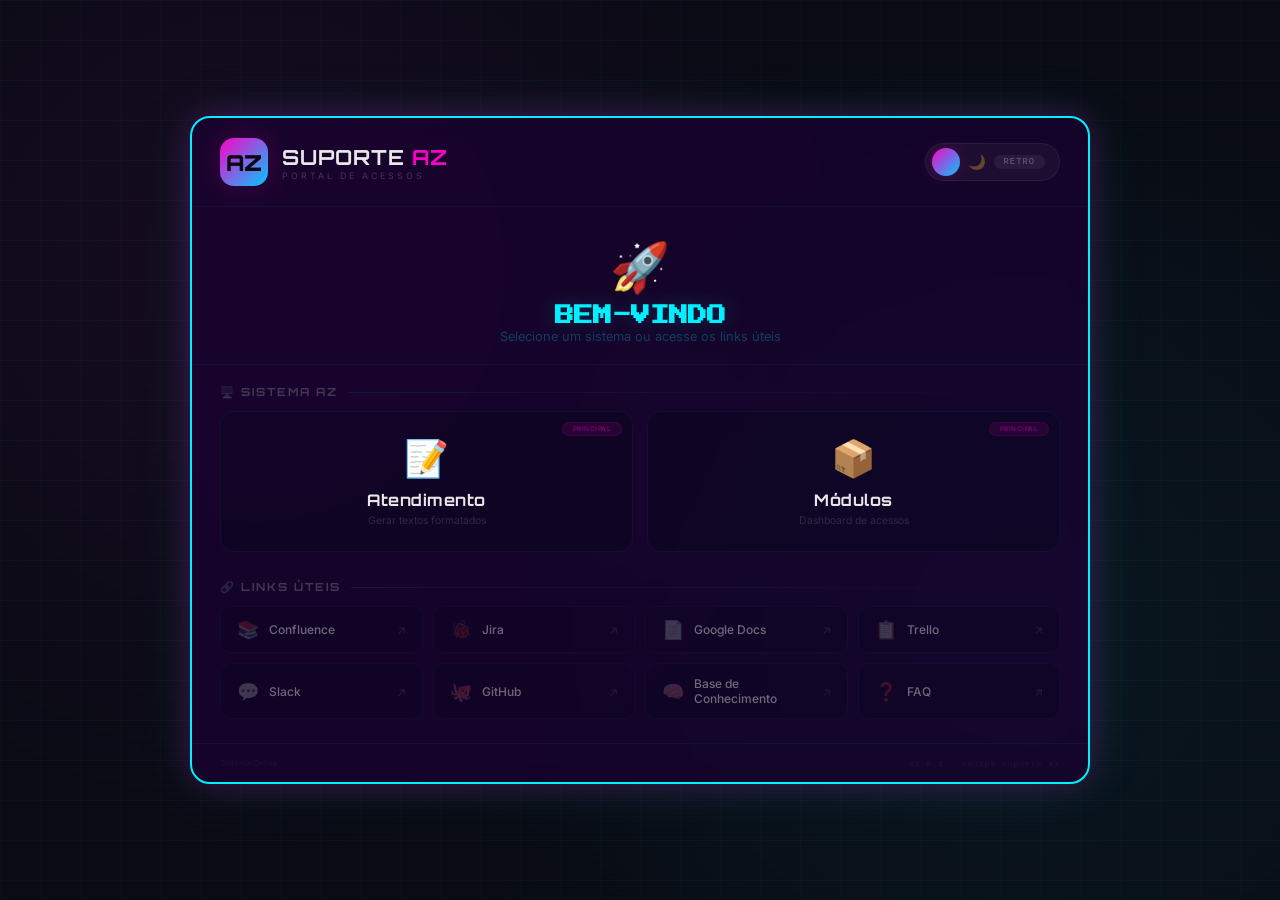
==== index.html @ 8f04c490 "Primeiro commit - Portal AZ - V1.0" ====
<!DOCTYPE html>
<html lang="pt-BR">
<head>
    <meta charset="UTF-8">
    <meta name="viewport" content="width=device-width, initial-scale=1.0">
    <title>Atendimento AZ - Hub</title>
    <link href="https://fonts.googleapis.com/css2?family=Press+Start+2P&family=Orbitron:wght@400;700;900&family=Inter:wght@300;400;600;700;800&display=swap" rel="stylesheet">
    <style>
        /* ============================================================
           RESET E CONFIGURAÇÕES GERAIS
           ============================================================ */
        * {
            margin: 0;
            padding: 0;
            box-sizing: border-box;
        }

        body {
            background-color: #0a0a12;
            color: #00f0ff;
            font-family: 'Inter', sans-serif;
            min-height: 100vh;
            display: flex;
            justify-content: center;
            align-items: center;
            position: relative;
            transition: background-color 0.4s ease, color 0.4s ease;
            padding: 20px;
        }

        /* EFEITO DE PARTÍCULAS (ESTRELAS) */
        body::before {
            content: '';
            position: fixed;
            top: 0;
            left: 0;
            width: 100%;
            height: 100%;
            background:
                radial-gradient(circle at 20% 30%, rgba(255, 0, 240, 0.05) 0%, transparent 50%),
                radial-gradient(circle at 80% 70%, rgba(0, 240, 255, 0.05) 0%, transparent 50%);
            pointer-events: none;
            z-index: 0;
            transition: background 0.4s ease;
        }

        .star {
            position: fixed;
            background: white;
            border-radius: 50%;
            animation: twinkle var(--duration) infinite ease-in-out;
            opacity: 0;
            z-index: 0;
            pointer-events: none;
        }

        @keyframes twinkle {
            0%, 100% { opacity: 0; }
            50% { opacity: var(--opacity); }
        }

        /* EFEITO DE SCANLINES */
        .scanlines {
            position: fixed;
            top: 0;
            left: 0;
            width: 100%;
            height: 100%;
            background: linear-gradient(rgba(0, 240, 255, 0.02) 1px, transparent 1px);
            background-size: 100% 2px;
            pointer-events: none;
            z-index: 1;
            animation: scanline 8s linear infinite;
            transition: background 0.4s ease;
        }

        @keyframes scanline {
            0% { background-position: 0 0; }
            100% { background-position: 0 100%; }
        }

        /* EFEITO DE GRID */
        .grid-bg {
            position: fixed;
            top: 0;
            left: 0;
            width: 100%;
            height: 100%;
            background:
                linear-gradient(rgba(0, 240, 255, 0.02) 1px, transparent 1px),
                linear-gradient(90deg, rgba(0, 240, 255, 0.02) 1px, transparent 1px);
            background-size: 40px 40px;
            pointer-events: none;
            z-index: 0;
            transition: background 0.4s ease;
        }

        /* ============================================================
           CONTAINER PRINCIPAL
           ============================================================ */
        .portal-container {
            position: relative;
            z-index: 10;
            width: 100%;
            max-width: 900px;
            padding: 0;
            background: rgba(26, 0, 51, 0.7);
            border: 2px solid #00f0ff;
            border-radius: 20px;
            box-shadow:
                0 0 30px rgba(255, 0, 240, 0.2),
                0 0 60px rgba(0, 240, 255, 0.1);
            backdrop-filter: blur(10px);
            transition: all 0.4s ease;
            overflow: hidden;
        }

        /* ============================================================
           HEADER
           ============================================================ */
        .portal-header {
            display: flex;
            justify-content: space-between;
            align-items: center;
            padding: 20px 28px;
            border-bottom: 1px solid rgba(0, 200, 255, 0.06);
            flex-wrap: wrap;
            gap: 12px;
        }

        .logo-area {
            display: flex;
            align-items: center;
            gap: 14px;
        }

        .logo-box {
            width: 48px;
            height: 48px;
            background: linear-gradient(135deg, #ff00c8, #00c8ff);
            border-radius: 14px;
            display: flex;
            align-items: center;
            justify-content: center;
            font-family: 'Orbitron', sans-serif;
            font-size: 22px;
            font-weight: 900;
            color: #0a0a12;
            box-shadow: 0 0 30px rgba(255, 0, 200, 0.2);
            transition: all 0.4s ease;
        }

        .logo-text h1 {
            font-family: 'Orbitron', sans-serif;
            font-size: 1.3rem;
            font-weight: 700;
            color: #e8e8e8;
            letter-spacing: 1px;
            transition: color 0.4s ease;
        }

        .logo-text h1 span {
            color: #ff00c8;
            transition: color 0.4s ease;
        }

        .logo-text .subtitle {
            font-size: 0.55rem;
            color: rgba(255, 255, 255, 0.2);
            letter-spacing: 3px;
            text-transform: uppercase;
        }

        .header-actions {
            display: flex;
            align-items: center;
            gap: 12px;
        }

        /* TOGGLE THEME */
        .toggle-theme {
            display: flex;
            align-items: center;
            gap: 8px;
            padding: 4px 14px 4px 6px;
            background: rgba(255, 255, 255, 0.04);
            border: 1px solid rgba(255, 255, 255, 0.06);
            border-radius: 30px;
            cursor: pointer;
            transition: all 0.3s ease;
            font-size: 0.7rem;
            color: rgba(255, 255, 255, 0.3);
            flex-shrink: 0;
        }

        .toggle-theme:hover {
            border-color: rgba(255, 255, 255, 0.12);
            transform: scale(1.02);
        }

        .toggle-theme .thumb {
            width: 28px;
            height: 28px;
            border-radius: 50%;
            transition: all 0.4s ease;
            display: flex;
            align-items: center;
            justify-content: center;
            font-size: 11px;
            font-weight: bold;
            color: white;
            background: linear-gradient(135deg, #ff00c8, #00c8ff);
            box-shadow: 0 0 15px rgba(255, 0, 200, 0.2);
            flex-shrink: 0;
        }

        .toggle-theme .theme-label {
            transition: all 0.3s ease;
            font-size: 0.9rem;
        }

        .toggle-theme .theme-badge {
            background: rgba(255, 255, 255, 0.06);
            padding: 2px 10px;
            border-radius: 12px;
            font-size: 0.55rem;
            font-family: 'Courier New', monospace;
            letter-spacing: 1px;
            transition: all 0.3s ease;
        }

        /* ============================================================
           HERO
           ============================================================ */
        .hero-section {
            padding: 30px 28px 20px;
            text-align: center;
            border-bottom: 1px solid rgba(0, 200, 255, 0.06);
        }

        .hero-section .hero-icon {
            font-size: 48px;
            display: block;
            margin-bottom: 10px;
            animation: float 3s ease-in-out infinite;
        }

        @keyframes float {
            0%, 100% { transform: translateY(0px); }
            50% { transform: translateY(-8px); }
        }

        .hero-section h2 {
            font-family: 'Press Start 2P', cursive;
            font-size: 1.2rem;
            color: #00f0ff;
            text-shadow: 0 0 20px rgba(0, 240, 255, 0.2);
            transition: color 0.4s ease, text-shadow 0.4s ease;
        }

        .hero-section p {
            font-size: 0.8rem;
            color: rgba(0, 240, 255, 0.25);
            margin-top: 4px;
            transition: color 0.4s ease;
        }

        /* ============================================================
           SEÇÃO: SISTEMA AZ (FORMULÁRIO + MÓDULOS)
           ============================================================ */
        .section-title {
            display: flex;
            align-items: center;
            gap: 10px;
            padding: 20px 28px 12px;
            font-family: 'Orbitron', sans-serif;
            font-size: 0.7rem;
            font-weight: 700;
            color: rgba(255, 255, 255, 0.2);
            text-transform: uppercase;
            letter-spacing: 2px;
            transition: color 0.4s ease;
        }

        .section-title .line {
            flex: 1;
            height: 1px;
            background: linear-gradient(90deg, rgba(0, 200, 255, 0.1), transparent);
        }

        .system-grid {
            display: grid;
            grid-template-columns: 1fr 1fr;
            gap: 14px;
            padding: 0 28px 8px;
        }

        .system-card {
            background: rgba(10, 5, 30, 0.4);
            border: 1px solid rgba(0, 200, 255, 0.06);
            border-radius: 14px;
            padding: 24px 20px;
            text-align: center;
            cursor: pointer;
            transition: all 0.3s ease;
            text-decoration: none;
            color: inherit;
            position: relative;
            overflow: hidden;
        }

        .system-card::before {
            content: '';
            position: absolute;
            top: 0;
            left: 0;
            width: 100%;
            height: 3px;
            background: linear-gradient(90deg, #ff00c8, #00c8ff);
            opacity: 0;
            transition: opacity 0.3s ease;
        }

        .system-card:hover {
            transform: translateY(-4px);
            border-color: rgba(0, 200, 255, 0.2);
            background: rgba(10, 5, 30, 0.7);
            box-shadow: 0 8px 30px rgba(0, 0, 0, 0.4);
        }

        .system-card:hover::before {
            opacity: 1;
        }

        .system-card:active {
            transform: scale(0.97);
        }

        .system-card .card-icon {
            font-size: 36px;
            display: block;
            margin-bottom: 10px;
            transition: transform 0.3s ease;
        }

        .system-card:hover .card-icon {
            transform: scale(1.1);
        }

        .system-card .card-title {
            font-family: 'Orbitron', sans-serif;
            font-size: 1rem;
            font-weight: 700;
            color: #e8e8e8;
            letter-spacing: 0.5px;
            transition: color 0.3s ease;
        }

        .system-card .card-desc {
            font-size: 0.65rem;
            color: rgba(255, 255, 255, 0.15);
            margin-top: 4px;
            transition: color 0.3s ease;
        }

        .system-card .card-badge {
            position: absolute;
            top: 10px;
            right: 10px;
            font-size: 0.4rem;
            padding: 2px 10px;
            border-radius: 12px;
            text-transform: uppercase;
            letter-spacing: 0.5px;
            font-weight: 600;
            background: rgba(255, 0, 200, 0.1);
            color: rgba(255, 0, 200, 0.4);
            border: 1px solid rgba(255, 0, 200, 0.08);
        }

        /* ============================================================
           SEÇÃO: LINKS EXTERNOS
           ============================================================ */
        .external-section {
            padding: 0 28px 24px;
        }

        .external-grid {
            display: grid;
            grid-template-columns: repeat(auto-fill, minmax(180px, 1fr));
            gap: 10px;
        }

        .external-link {
            display: flex;
            align-items: center;
            gap: 10px;
            padding: 12px 16px;
            background: rgba(10, 5, 30, 0.3);
            border: 1px solid rgba(0, 200, 255, 0.04);
            border-radius: 10px;
            text-decoration: none;
            color: rgba(255, 255, 255, 0.4);
            transition: all 0.3s ease;
            font-size: 0.75rem;
            font-weight: 500;
        }

        .external-link:hover {
            background: rgba(10, 5, 30, 0.6);
            border-color: rgba(0, 200, 255, 0.12);
            color: #e8e8e8;
            transform: translateX(4px);
        }

        .external-link .link-icon {
            font-size: 18px;
            flex-shrink: 0;
            opacity: 0.5;
            transition: opacity 0.3s ease;
        }

        .external-link:hover .link-icon {
            opacity: 1;
        }

        .external-link .link-label {
            flex: 1;
        }

        .external-link .link-arrow {
            font-size: 12px;
            opacity: 0.2;
            transition: opacity 0.3s ease;
        }

        .external-link:hover .link-arrow {
            opacity: 0.6;
        }

        /* ============================================================
           RODAPÉ
           ============================================================ */
        .portal-footer {
            display: flex;
            justify-content: space-between;
            align-items: center;
            padding: 14px 28px;
            border-top: 1px solid rgba(0, 200, 255, 0.06);
            font-size: 0.5rem;
            color: rgba(255, 255, 255, 0.06);
            transition: border-color 0.4s ease, color 0.4s ease;
            flex-wrap: wrap;
            gap: 8px;
        }

        .portal-footer .version {
            font-family: 'Courier New', monospace;
            letter-spacing: 1px;
        }

        /* ============================================================
           TOAST
           ============================================================ */
        #toast {
            position: fixed;
            bottom: -50px;
            left: 50%;
            transform: translateX(-50%);
            background: rgba(26, 0, 51, 0.9);
            color: #00f0ff;
            padding: 10px 22px;
            border: 1px solid #00f0ff;
            box-shadow: 0 0 15px rgba(0, 240, 255, 0.5);
            font-family: 'Courier New', monospace;
            z-index: 100;
            opacity: 0;
            transition: all 0.3s ease;
            border-radius: 8px;
            font-size: 0.8rem;
        }

        #toast.show {
            bottom: 30px;
            opacity: 1;
        }

        /* ============================================================
           MODO AZ (CORES DA EMPRESA)
           ============================================================ */
        body.az-mode {
            background-color: #0f1a24;
            color: #d4e8f0;
        }

        body.az-mode .portal-container {
            background: rgba(18, 40, 58, 0.92);
            border-color: #2a5a7a;
            box-shadow: 0 0 30px rgba(24, 61, 87, 0.3), inset 0 0 60px rgba(24, 61, 87, 0.05);
        }

        body.az-mode .logo-box {
            background: linear-gradient(135deg, #EA4F23, #183D57);
        }

        body.az-mode .logo-text h1 {
            color: #d4e8f0;
        }

        body.az-mode .logo-text h1 span {
            color: #EA4F23;
        }

        body.az-mode .hero-section h2 {
            color: #d4e8f0;
            text-shadow: 0 0 20px rgba(24, 61, 87, 0.3);
        }

        body.az-mode .hero-section p {
            color: rgba(180, 210, 220, 0.25);
        }

        body.az-mode .system-card {
            background: rgba(18, 40, 58, 0.4);
            border-color: rgba(42, 90, 122, 0.15);
        }

        body.az-mode .system-card:hover {
            background: rgba(18, 40, 58, 0.7);
            border-color: rgba(234, 79, 35, 0.25);
        }

        body.az-mode .system-card::before {
            background: linear-gradient(90deg, #EA4F23, #183D57);
        }

        body.az-mode .system-card .card-title {
            color: #d4e8f0;
        }

        body.az-mode .system-card .card-desc {
            color: rgba(180, 210, 220, 0.15);
        }

        body.az-mode .system-card .card-badge {
            background: rgba(234, 79, 35, 0.12);
            color: rgba(234, 79, 35, 0.4);
            border-color: rgba(234, 79, 35, 0.08);
        }

        body.az-mode .external-link {
            background: rgba(18, 40, 58, 0.3);
            border-color: rgba(42, 90, 122, 0.08);
            color: rgba(180, 210, 220, 0.4);
        }

        body.az-mode .external-link:hover {
            background: rgba(18, 40, 58, 0.6);
            border-color: rgba(234, 79, 35, 0.15);
            color: #d4e8f0;
        }

        body.az-mode .section-title {
            color: rgba(180, 210, 220, 0.2);
        }

        body.az-mode .section-title .line {
            background: linear-gradient(90deg, rgba(42, 90, 122, 0.2), transparent);
        }

        body.az-mode .portal-footer {
            border-color: rgba(42, 90, 122, 0.1);
            color: rgba(180, 210, 220, 0.06);
        }

        body.az-mode .toggle-theme {
            background: rgba(42, 90, 122, 0.15);
            border-color: rgba(42, 90, 122, 0.2);
            color: rgba(180, 210, 220, 0.5);
        }

        body.az-mode .toggle-theme:hover {
            border-color: rgba(234, 79, 35, 0.3);
        }

        body.az-mode .toggle-theme .thumb {
            background: linear-gradient(135deg, #EA4F23, #183D57);
            box-shadow: 0 0 20px rgba(234, 79, 35, 0.3);
        }

        body.az-mode .toggle-theme .theme-badge {
            background: rgba(42, 90, 122, 0.2);
            color: #b8d4e0;
        }

        body.az-mode::before {
            background:
                radial-gradient(circle at 20% 30%, rgba(234, 79, 35, 0.04) 0%, transparent 50%),
                radial-gradient(circle at 80% 70%, rgba(24, 61, 87, 0.04) 0%, transparent 50%);
        }

        body.az-mode .scanlines {
            background: linear-gradient(rgba(42, 90, 122, 0.04) 1px, transparent 1px);
        }

        body.az-mode .grid-bg {
            background:
                linear-gradient(rgba(42, 90, 122, 0.05) 1px, transparent 1px),
                linear-gradient(90deg, rgba(42, 90, 122, 0.05) 1px, transparent 1px);
        }

        body.az-mode .star {
            background: #b8d4e0;
        }

        body.az-mode #toast {
            background: rgba(18, 40, 58, 0.95);
            color: #d4e8f0;
            border-color: #EA4F23;
            box-shadow: 0 0 30px rgba(234, 79, 35, 0.15);
        }

        /* ============================================================
           RESPONSIVIDADE
           ============================================================ */
        @media (max-width: 768px) {
            .portal-container {
                border-radius: 16px;
            }

            .portal-header {
                padding: 16px 20px;
            }

            .logo-box {
                width: 40px;
                height: 40px;
                font-size: 18px;
            }

            .logo-text h1 {
                font-size: 1.1rem;
            }

            .hero-section {
                padding: 24px 20px 16px;
            }

            .hero-section h2 {
                font-size: 1rem;
            }

            .hero-section .hero-icon {
                font-size: 38px;
            }

            .system-grid {
                grid-template-columns: 1fr;
                padding: 0 20px 8px;
                gap: 10px;
            }

            .system-card {
                padding: 20px 16px;
            }

            .system-card .card-icon {
                font-size: 30px;
            }

            .system-card .card-title {
                font-size: 0.9rem;
            }

            .external-section {
                padding: 0 20px 20px;
            }

            .external-grid {
                grid-template-columns: 1fr;
            }

            .external-link {
                padding: 10px 14px;
            }

            .section-title {
                padding: 16px 20px 10px;
                font-size: 0.6rem;
            }

            .portal-footer {
                flex-direction: column;
                text-align: center;
                padding: 10px 20px;
                gap: 4px;
            }

            .toggle-theme {
                padding: 3px 10px 3px 4px;
            }

            .toggle-theme .thumb {
                width: 22px;
                height: 22px;
                font-size: 9px;
            }

            .toggle-theme .theme-badge {
                font-size: 0.5rem;
                padding: 1px 8px;
            }
        }

        @media (max-width: 480px) {
            .portal-header {
                padding: 12px 16px;
            }

            .logo-text h1 {
                font-size: 0.9rem;
            }

            .logo-box {
                width: 34px;
                height: 34px;
                font-size: 15px;
            }

            .hero-section {
                padding: 16px 16px 12px;
            }

            .hero-section h2 {
                font-size: 0.8rem;
            }

            .hero-section .hero-icon {
                font-size: 30px;
            }

            .hero-section p {
                font-size: 0.65rem;
            }

            .system-grid {
                padding: 0 16px 6px;
            }

            .system-card {
                padding: 16px 14px;
            }

            .system-card .card-icon {
                font-size: 26px;
                margin-bottom: 6px;
            }

            .system-card .card-title {
                font-size: 0.8rem;
            }

            .system-card .card-desc {
                font-size: 0.55rem;
            }

            .system-card .card-badge {
                font-size: 0.35rem;
                padding: 1px 8px;
                top: 8px;
                right: 8px;
            }

            .external-section {
                padding: 0 16px 16px;
            }

            .external-link {
                font-size: 0.65rem;
                padding: 8px 12px;
            }

            .external-link .link-icon {
                font-size: 16px;
            }

            .section-title {
                padding: 12px 16px 8px;
                font-size: 0.5rem;
            }

            .portal-footer {
                font-size: 0.45rem;
                padding: 8px 16px;
            }

            #toast {
                font-size: 0.7rem;
                padding: 8px 16px;
                max-width: 90%;
                text-align: center;
            }
        }
    </style>
</head>
<body>
    <!-- EFEITOS DE FUNDO -->
    <div class="grid-bg"></div>
    <div class="scanlines"></div>

    <!-- ESTRELAS -->
    <div id="stars-container"></div>

    <!-- ============================================================
    PORTAL PRINCIPAL
    ============================================================ -->
    <div class="portal-container">

        <!-- HEADER -->
        <header class="portal-header">
            <div class="logo-area">
                <div class="logo-box">AZ</div>
                <div class="logo-text">
                    <h1>SUPORTE <span>AZ</span></h1>
                    <div class="subtitle">Portal de Acessos</div>
                </div>
            </div>
            <div class="header-actions">
                <div class="toggle-theme" id="toggleTheme" title="Alternar tema">
                    <span class="thumb" id="themeThumb"></span>
                    <span class="theme-label" id="themeLabel">🌙</span>
                    <span class="theme-badge" id="themeBadge">RETRO</span>
                </div>
            </div>
        </header>

        <!-- HERO -->
        <section class="hero-section">
            <span class="hero-icon">🚀</span>
            <h2>BEM-VINDO</h2>
            <p>Selecione um sistema ou acesse os links úteis</p>
        </section>

        <!-- ============================================================
        SISTEMA AZ
        ============================================================ -->
        <div class="section-title">
            <span>🖥️ Sistema AZ</span>
            <span class="line"></span>
        </div>

        <div class="system-grid">
            <!-- ATENDIMENTO -->
            <a href="formulario.html" target="_blank" class="system-card">
                <span class="card-badge">PRINCIPAL</span>
                <span class="card-icon">📝</span>
                <div class="card-title">Atendimento</div>
                <div class="card-desc">Gerar textos formatados</div>
            </a>

            <!-- MÓDULOS -->
            <a href="modulos.html" target="_blank" class="system-card">
                <span class="card-badge">PRINCIPAL</span>
                <span class="card-icon">📦</span>
                <div class="card-title">Módulos</div>
                <div class="card-desc">Dashboard de acessos</div>
            </a>
        </div>

        <!-- ============================================================
        LINKS EXTERNOS
        ============================================================ -->
        <div class="section-title">
            <span>🔗 Links Úteis</span>
            <span class="line"></span>
        </div>

        <div class="external-section">
            <div class="external-grid">
                <!-- Links de exemplo - edite aqui -->
                <a href="https://confluence.atlassian.com" target="_blank" class="external-link">
                    <span class="link-icon">📚</span>
                    <span class="link-label">Confluence</span>
                    <span class="link-arrow">↗</span>
                </a>
                <a href="https://www.atlassian.com/software/jira" target="_blank" class="external-link">
                    <span class="link-icon">🐞</span>
                    <span class="link-label">Jira</span>
                    <span class="link-arrow">↗</span>
                </a>
                <a href="https://docs.google.com" target="_blank" class="external-link">
                    <span class="link-icon">📄</span>
                    <span class="link-label">Google Docs</span>
                    <span class="link-arrow">↗</span>
                </a>
                <a href="https://trello.com" target="_blank" class="external-link">
                    <span class="link-icon">📋</span>
                    <span class="link-label">Trello</span>
                    <span class="link-arrow">↗</span>
                </a>
                <a href="https://slack.com" target="_blank" class="external-link">
                    <span class="link-icon">💬</span>
                    <span class="link-label">Slack</span>
                    <span class="link-arrow">↗</span>
                </a>
                <a href="https://github.com" target="_blank" class="external-link">
                    <span class="link-icon">🐙</span>
                    <span class="link-label">GitHub</span>
                    <span class="link-arrow">↗</span>
                </a>
                <a href="#" class="external-link" onclick="showToast('📋 Em breve: Base de Conhecimento')">
                    <span class="link-icon">🧠</span>
                    <span class="link-label">Base de Conhecimento</span>
                    <span class="link-arrow">↗</span>
                </a>
                <a href="#" class="external-link" onclick="showToast('📋 Em breve: FAQ')">
                    <span class="link-icon">❓</span>
                    <span class="link-label">FAQ</span>
                    <span class="link-arrow">↗</span>
                </a>
            </div>
        </div>

        <!-- RODAPÉ -->
        <footer class="portal-footer">
            <span>Sistema Online</span>
            <span class="version">v2.0.1 · equipe suporte az</span>
        </footer>

    </div>

    <!-- ============================================================
    TOAST
    ============================================================ -->
    <div id="toast">📋</div>

    <!-- ============================================================
    SCRIPT
    ============================================================ -->
    <script>
        // ============================================================
        // ESTRELAS
        // ============================================================
        function createStars() {
            const container = document.getElementById('stars-container');
            const starsCount = 80;
            for (let i = 0; i < starsCount; i++) {
                const star = document.createElement('div');
                star.classList.add('star');
                const x = Math.random() * 100;
                const y = Math.random() * 100;
                const size = Math.random() * 2 + 0.5;
                const opacity = Math.random() * 0.5 + 0.1;
                const duration = Math.random() * 3 + 2;
                star.style.cssText = `
                    left: ${x}%;
                    top: ${y}%;
                    width: ${size}px;
                    height: ${size}px;
                    --opacity: ${opacity};
                    --duration: ${duration}s;
                `;
                container.appendChild(star);
            }
        }
        createStars();

        // ============================================================
        // TOAST
        // ============================================================
        function showToast(message) {
            const toast = document.getElementById('toast');
            toast.textContent = message;
            toast.classList.add('show');
            clearTimeout(toast._timer);
            toast._timer = setTimeout(() => {
                toast.classList.remove('show');
            }, 2500);
        }

        // ============================================================
        // MODO RETRO / AZ
        // ============================================================
        const toggleTheme = document.getElementById('toggleTheme');
        const themeLabel = document.getElementById('themeLabel');
        const themeBadge = document.getElementById('themeBadge');
        const themeThumb = document.getElementById('themeThumb');

        function toggleModo() {
            if (document.body.classList.contains('az-mode')) {
                document.body.classList.remove('az-mode');
                document.body.classList.add('retro-mode');
                themeLabel.textContent = '🌙';
                themeBadge.textContent = 'RETRO';
                themeThumb.textContent = '';
                localStorage.setItem('tema-portal', 'retro');
            } else {
                document.body.classList.remove('retro-mode');
                document.body.classList.add('az-mode');
                themeLabel.textContent = '🏢';
                themeBadge.textContent = 'AZ';
                themeThumb.textContent = 'AZ';
                localStorage.setItem('tema-portal', 'az');
            }
        }

        toggleTheme.addEventListener('click', toggleModo);

        // Carregar tema salvo
        const temaSalvo = localStorage.getItem('tema-portal');
        if (temaSalvo === 'az') {
            document.body.classList.add('az-mode');
            themeLabel.textContent = '🏢';
            themeBadge.textContent = 'AZ';
            themeThumb.textContent = 'AZ';
        } else {
            document.body.classList.add('retro-mode');
            themeLabel.textContent = '🌙';
            themeBadge.textContent = 'RETRO';
            themeThumb.textContent = '';
        }

        // ============================================================
        // EFEITO NOS BOTÕES
        // ============================================================
        document.querySelectorAll('.system-card[href]').forEach(btn => {
            btn.addEventListener('click', function(e) {
                this.style.transform = 'scale(0.97)';
                setTimeout(() => {
                    this.style.transform = '';
                }, 150);
            });
        });

        // ============================================================
        // SHORTCUTS
        // ============================================================
        document.addEventListener('keydown', function(e) {
            if (e.ctrlKey || e.metaKey) {
                switch(e.key.toLowerCase()) {
                    case 'f':
                        e.preventDefault();
                        window.open('formulario.html', '_blank');
                        break;
                    case 'm':
                        e.preventDefault();
                        window.open('modulos.html', '_blank');
                        break;
                }
            }
        });

        console.log('🚀 Portal AZ - Hub carregado!');
        console.log('📌 Atalhos: Ctrl+F (Formulário) | Ctrl+M (Módulos)');
        console.log('💡 Tema salvo:', temaSalvo || 'retro (padrão)');
        console.log('🔗 Edite os links externos no HTML (seção "Links Úteis")');
    </script>
</body>
</html>
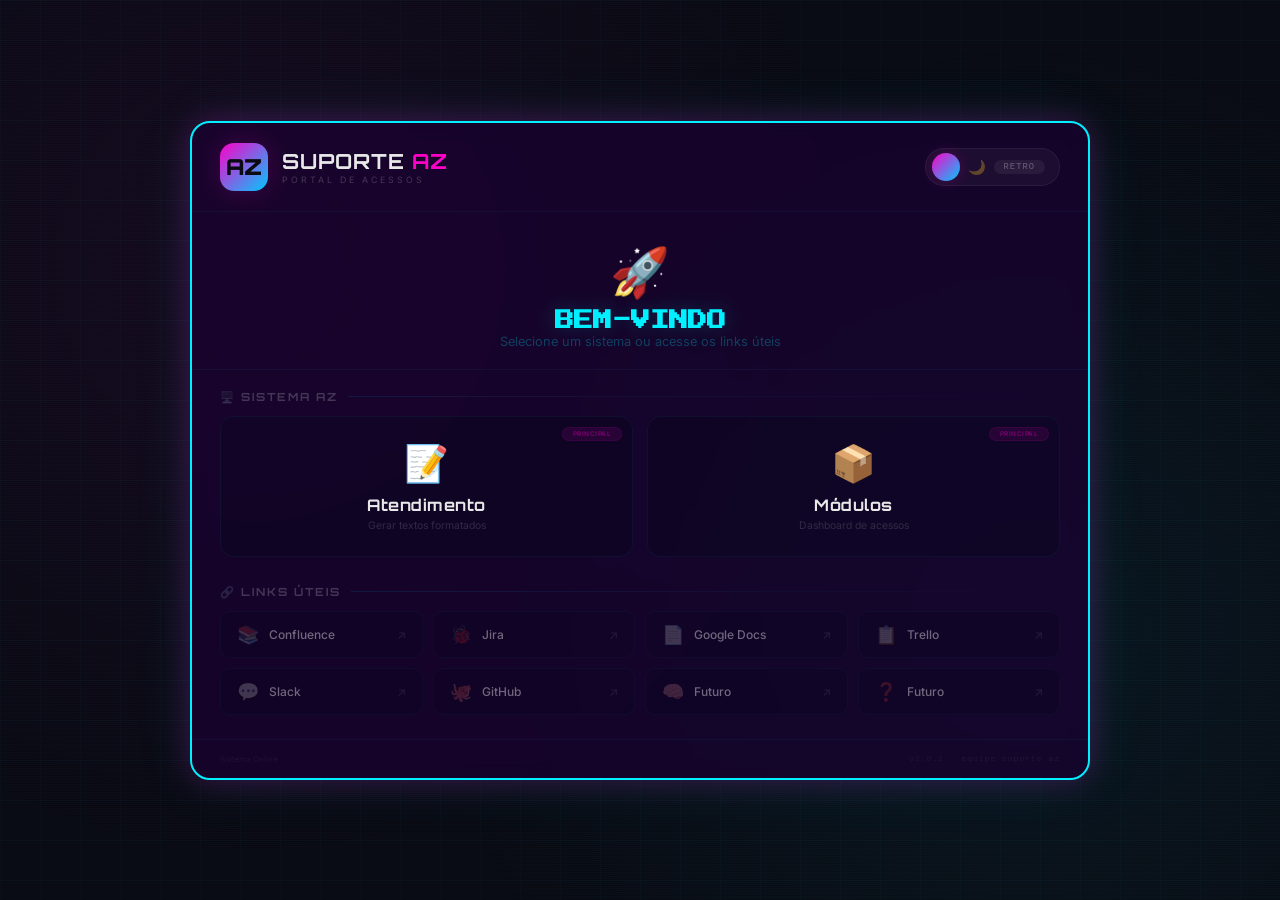
==== commit 43ae07da: "Retirado links externos como FAQ e BASE DE CONHECIMENTO" ====
--- a/index.html
+++ b/index.html
@@ -908,14 +908,14 @@
                     <span class="link-label">GitHub</span>
                     <span class="link-arrow">↗</span>
                 </a>
-                <a href="#" class="external-link" onclick="showToast('📋 Em breve: Base de Conhecimento')">
+                <a href="#" class="external-link" onclick="showToast('📋 Em breve.')">
                     <span class="link-icon">🧠</span>
-                    <span class="link-label">Base de Conhecimento</span>
+                    <span class="link-label">Futuro</span>
                     <span class="link-arrow">↗</span>
                 </a>
-                <a href="#" class="external-link" onclick="showToast('📋 Em breve: FAQ')">
+                <a href="#" class="external-link" onclick="showToast('📋 Em breve.')">
                     <span class="link-icon">❓</span>
-                    <span class="link-label">FAQ</span>
+                    <span class="link-label">Futuro</span>
                     <span class="link-arrow">↗</span>
                 </a>
             </div>
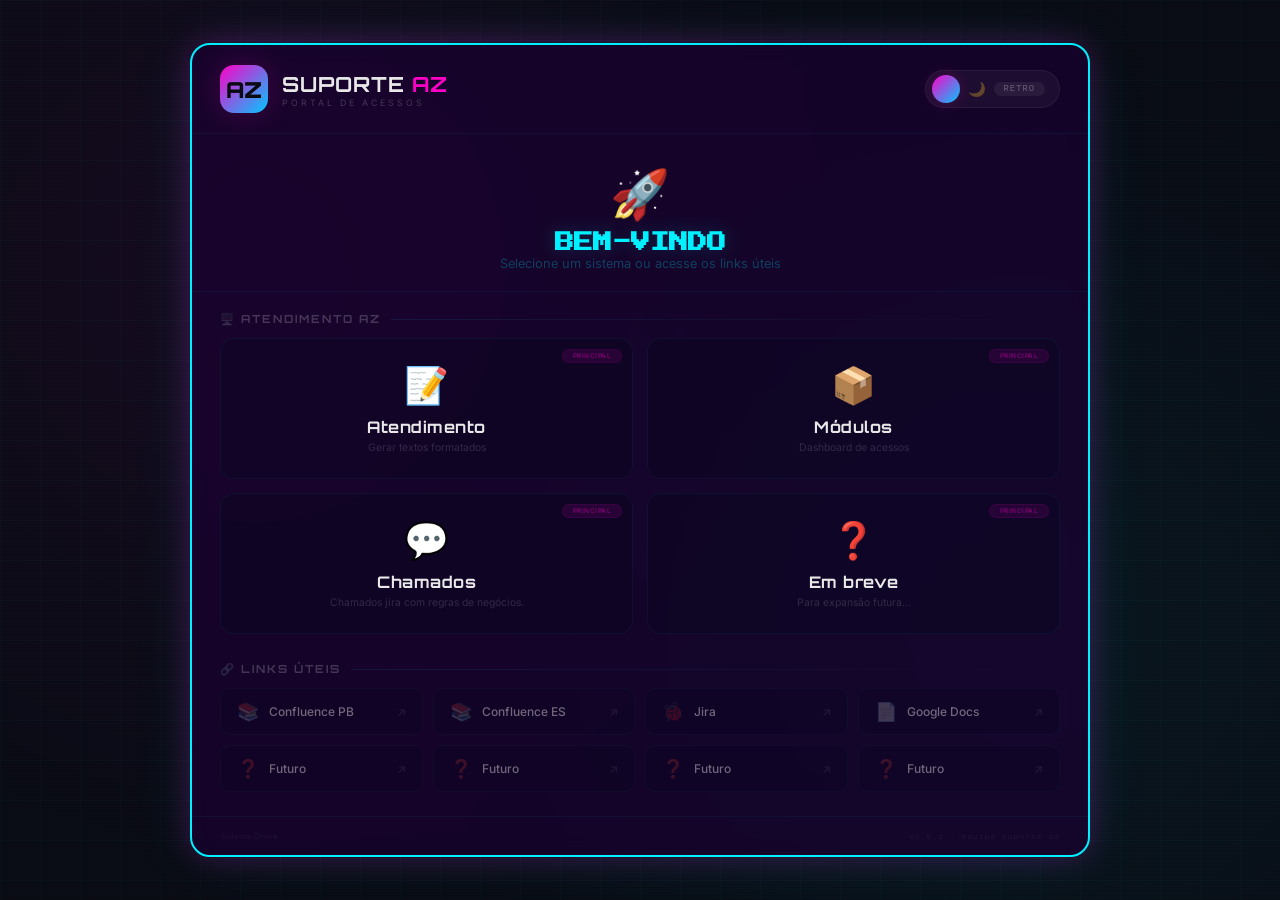
==== commit 0122eb9c: "HUB -> Alterado de sistemas az para atendimento az,  Adicionado link  base de chamados localstorage " ====
--- a/index.html
+++ b/index.html
@@ -1,10 +1,13 @@
 <!DOCTYPE html>
 <html lang="pt-BR">
+
 <head>
     <meta charset="UTF-8">
     <meta name="viewport" content="width=device-width, initial-scale=1.0">
     <title>Atendimento AZ - Hub</title>
-    <link href="https://fonts.googleapis.com/css2?family=Press+Start+2P&family=Orbitron:wght@400;700;900&family=Inter:wght@300;400;600;700;800&display=swap" rel="stylesheet">
+    <link
+        href="https://fonts.googleapis.com/css2?family=Press+Start+2P&family=Orbitron:wght@400;700;900&family=Inter:wght@300;400;600;700;800&display=swap"
+        rel="stylesheet">
     <style>
         /* ============================================================
            RESET E CONFIGURAÇÕES GERAIS
@@ -55,8 +58,15 @@
         }
 
         @keyframes twinkle {
-            0%, 100% { opacity: 0; }
-            50% { opacity: var(--opacity); }
+
+            0%,
+            100% {
+                opacity: 0;
+            }
+
+            50% {
+                opacity: var(--opacity);
+            }
         }
 
         /* EFEITO DE SCANLINES */
@@ -75,8 +85,13 @@
         }
 
         @keyframes scanline {
-            0% { background-position: 0 0; }
-            100% { background-position: 0 100%; }
+            0% {
+                background-position: 0 0;
+            }
+
+            100% {
+                background-position: 0 100%;
+            }
         }
 
         /* EFEITO DE GRID */
@@ -246,8 +261,15 @@
         }
 
         @keyframes float {
-            0%, 100% { transform: translateY(0px); }
-            50% { transform: translateY(-8px); }
+
+            0%,
+            100% {
+                transform: translateY(0px);
+            }
+
+            50% {
+                transform: translateY(-8px);
+            }
         }
 
         .hero-section h2 {
@@ -803,6 +825,7 @@
         }
     </style>
 </head>
+
 <body>
     <!-- EFEITOS DE FUNDO -->
     <div class="grid-bg"></div>
@@ -845,7 +868,7 @@
         SISTEMA AZ
         ============================================================ -->
         <div class="section-title">
-            <span>🖥️ Sistema AZ</span>
+            <span>🖥️ Atendimento AZ</span>
             <span class="line"></span>
         </div>
 
@@ -865,6 +888,22 @@
                 <div class="card-title">Módulos</div>
                 <div class="card-desc">Dashboard de acessos</div>
             </a>
+
+            <!-- BASE DE CHAMADOS -->
+            <a href="chamados.html" target="_blank" class="system-card">
+                <span class="card-badge">PRINCIPAL</span>
+                <span class="card-icon">💬</span>
+                <div class="card-title">Chamados</div>
+                <div class="card-desc">Chamados jira com regras de negócios.</div>
+            </a>
+
+            <!-- PARA ADIÇÃO FUTURA -->
+            <a href="" target="_self" class="system-card">
+                <span class="card-badge">PRINCIPAL</span>
+                <span class="card-icon">❓</span>
+                <div class="card-title">Em breve</div>
+                <div class="card-desc">Para expansão futura...</div>
+            </a>
         </div>
 
         <!-- ============================================================
@@ -880,9 +919,16 @@
                 <!-- Links de exemplo - edite aqui -->
                 <a href="https://confluence.atlassian.com" target="_blank" class="external-link">
                     <span class="link-icon">📚</span>
-                    <span class="link-label">Confluence</span>
+                    <span class="link-label">Confluence PB</span>
                     <span class="link-arrow">↗</span>
                 </a>
+
+                <a href="https://confluence.atlassian.com" target="_blank" class="external-link">
+                    <span class="link-icon">📚</span>
+                    <span class="link-label">Confluence ES</span>
+                    <span class="link-arrow">↗</span>
+                </a>
+
                 <a href="https://www.atlassian.com/software/jira" target="_blank" class="external-link">
                     <span class="link-icon">🐞</span>
                     <span class="link-label">Jira</span>
@@ -893,23 +939,8 @@
                     <span class="link-label">Google Docs</span>
                     <span class="link-arrow">↗</span>
                 </a>
-                <a href="https://trello.com" target="_blank" class="external-link">
-                    <span class="link-icon">📋</span>
-                    <span class="link-label">Trello</span>
-                    <span class="link-arrow">↗</span>
-                </a>
-                <a href="https://slack.com" target="_blank" class="external-link">
-                    <span class="link-icon">💬</span>
-                    <span class="link-label">Slack</span>
-                    <span class="link-arrow">↗</span>
-                </a>
-                <a href="https://github.com" target="_blank" class="external-link">
-                    <span class="link-icon">🐙</span>
-                    <span class="link-label">GitHub</span>
-                    <span class="link-arrow">↗</span>
-                </a>
                 <a href="#" class="external-link" onclick="showToast('📋 Em breve.')">
-                    <span class="link-icon">🧠</span>
+                    <span class="link-icon">❓</span>
                     <span class="link-label">Futuro</span>
                     <span class="link-arrow">↗</span>
                 </a>
@@ -918,6 +949,17 @@
                     <span class="link-label">Futuro</span>
                     <span class="link-arrow">↗</span>
                 </a>
+                <a href="#" class="external-link" onclick="showToast('📋 Em breve.')">
+                    <span class="link-icon">❓</span>
+                    <span class="link-label">Futuro</span>
+                    <span class="link-arrow">↗</span>
+                </a>
+                <a href="#" class="external-link" onclick="showToast('📋 Em breve.')">
+                    <span class="link-icon">❓</span>
+                    <span class="link-label">Futuro</span>
+                    <span class="link-arrow">↗</span>
+                </a>
+
             </div>
         </div>
 
@@ -1024,7 +1066,7 @@
         // EFEITO NOS BOTÕES
         // ============================================================
         document.querySelectorAll('.system-card[href]').forEach(btn => {
-            btn.addEventListener('click', function(e) {
+            btn.addEventListener('click', function (e) {
                 this.style.transform = 'scale(0.97)';
                 setTimeout(() => {
                     this.style.transform = '';
@@ -1035,9 +1077,9 @@
         // ============================================================
         // SHORTCUTS
         // ============================================================
-        document.addEventListener('keydown', function(e) {
+        document.addEventListener('keydown', function (e) {
             if (e.ctrlKey || e.metaKey) {
-                switch(e.key.toLowerCase()) {
+                switch (e.key.toLowerCase()) {
                     case 'f':
                         e.preventDefault();
                         window.open('formulario.html', '_blank');
@@ -1056,4 +1098,5 @@
         console.log('🔗 Edite os links externos no HTML (seção "Links Úteis")');
     </script>
 </body>
+
 </html>
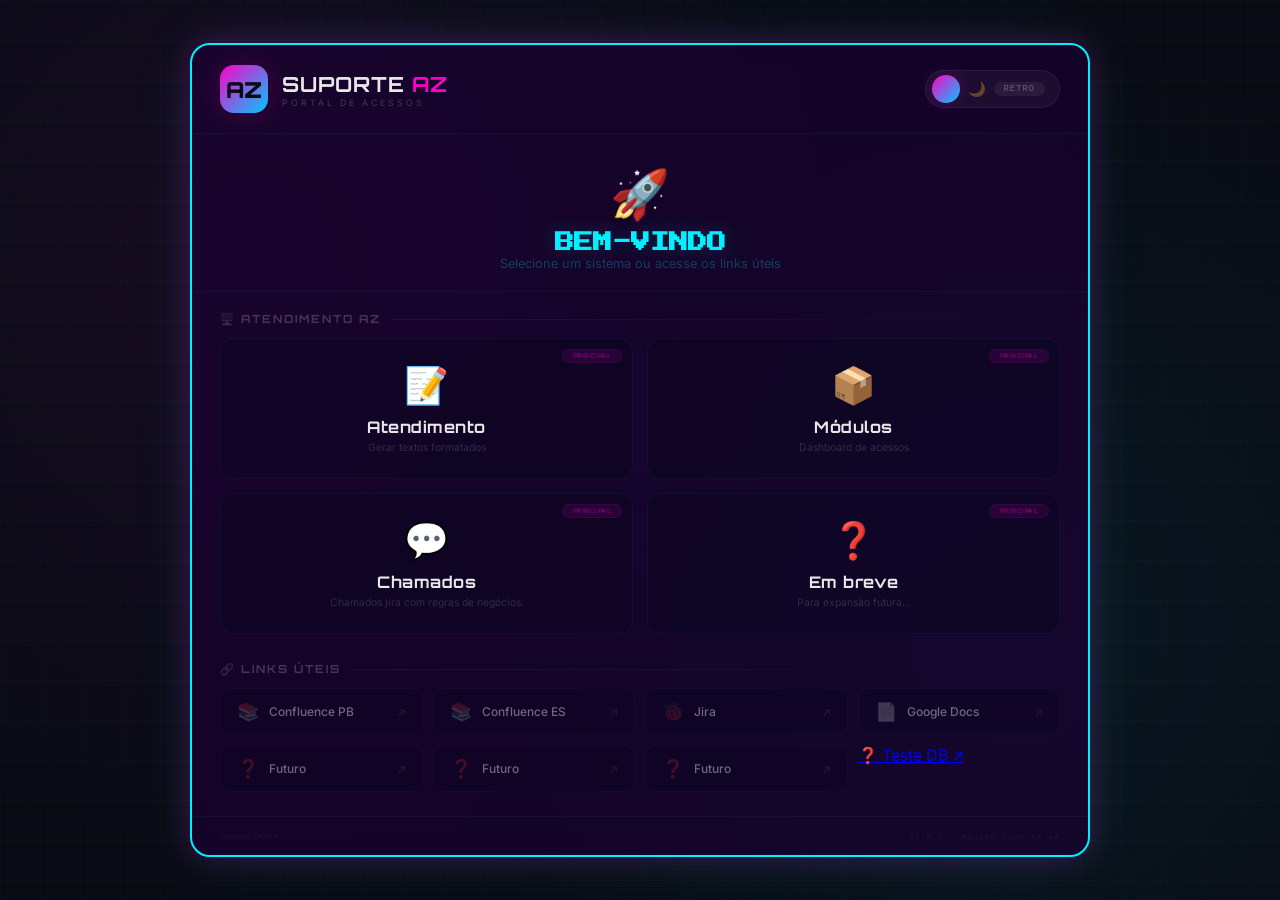
==== commit 612828e6: "alterado usuário teste" ====
--- a/index.html
+++ b/index.html
@@ -954,9 +954,9 @@
                     <span class="link-label">Futuro</span>
                     <span class="link-arrow">↗</span>
                 </a>
-                <a href="#" class="external-link" onclick="showToast('📋 Em breve.')">
+                <a href="#" class="teste.html" onclick="showToast('📋 Em breve.')">
                     <span class="link-icon">❓</span>
-                    <span class="link-label">Futuro</span>
+                    <span class="link-label">Teste DB</span>
                     <span class="link-arrow">↗</span>
                 </a>
 
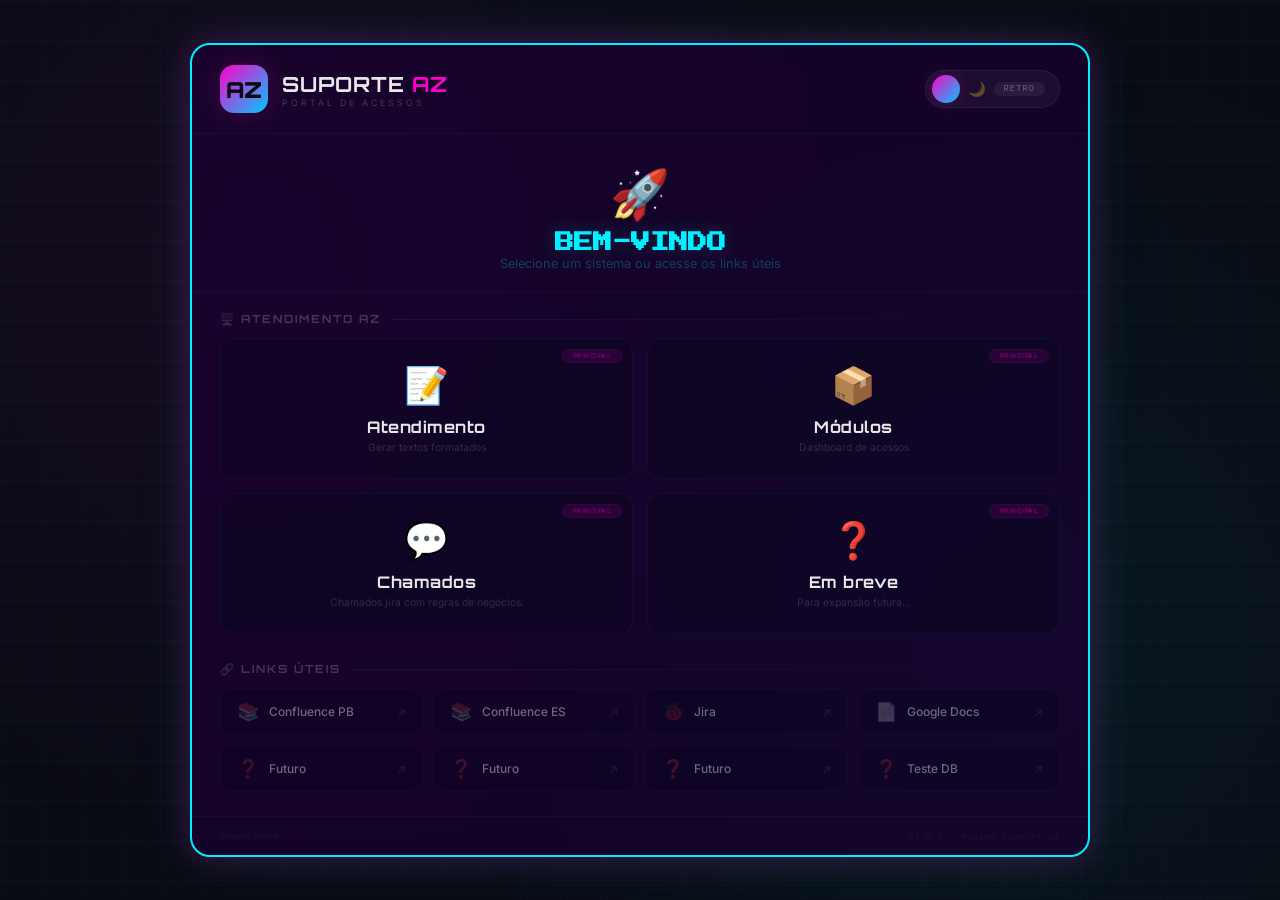
==== commit 637c7c07: "Correção teste e index" ====
--- a/index.html
+++ b/index.html
@@ -954,7 +954,7 @@
                     <span class="link-label">Futuro</span>
                     <span class="link-arrow">↗</span>
                 </a>
-                <a href="#" class="teste.html" onclick="showToast('📋 Em breve.')">
+                <a href="teste.html" class="external-link" onclick="showToast('📋 Em breve.')">
                     <span class="link-icon">❓</span>
                     <span class="link-label">Teste DB</span>
                     <span class="link-arrow">↗</span>
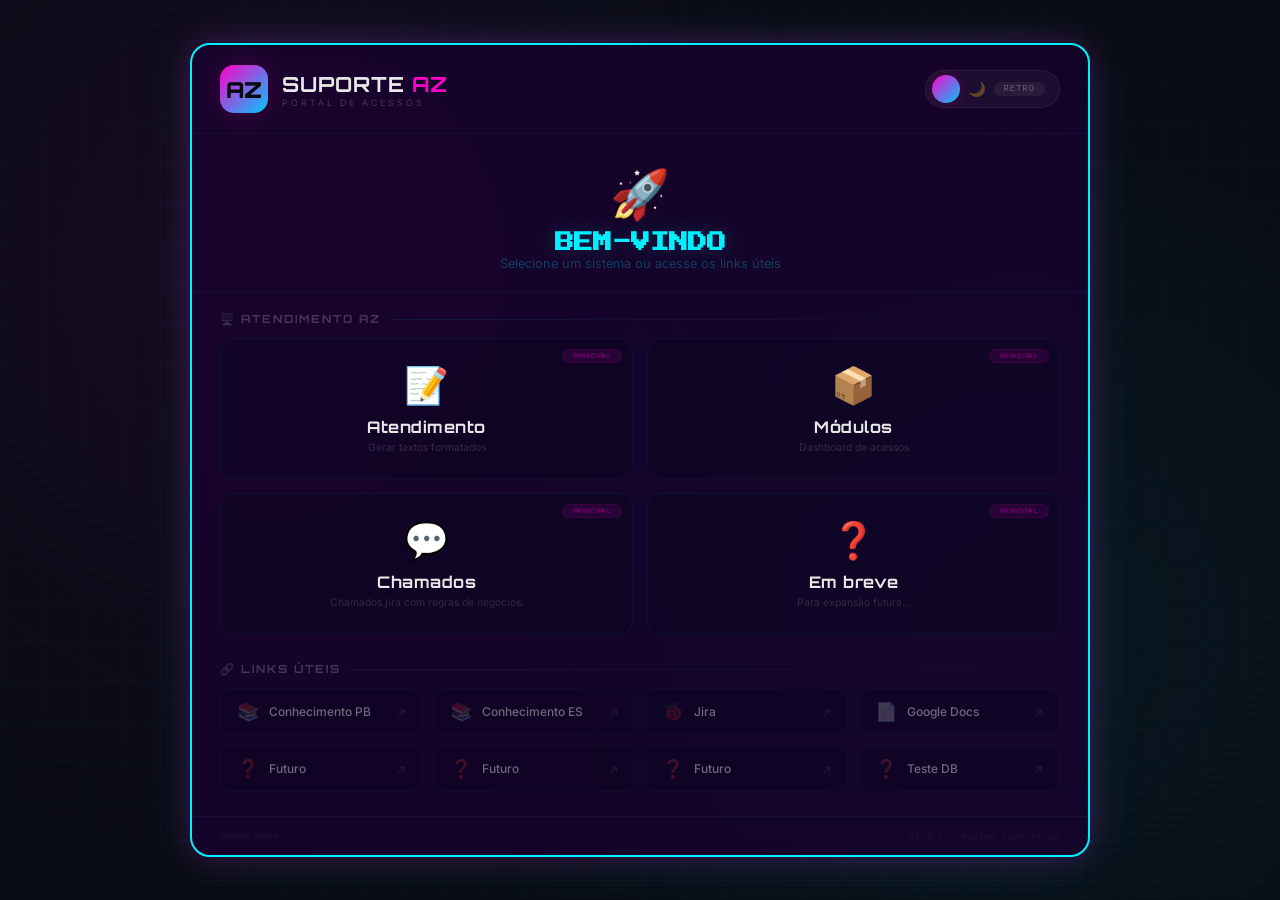
==== commit fa912940: "Registrado alguns telefones de contato e links de acesso ao confluence PB" ====
--- a/index.html
+++ b/index.html
@@ -917,15 +917,15 @@
         <div class="external-section">
             <div class="external-grid">
                 <!-- Links de exemplo - edite aqui -->
+                <a href="https://aztecnologia.atlassian.net/wiki/spaces/BDCPB/overview" target="_blank" class="external-link">
+                    <span class="link-icon">📚</span>
+                    <span class="link-label">Conhecimento PB</span>
+                    <span class="link-arrow">↗</span>
+                </a>
+
                 <a href="https://confluence.atlassian.com" target="_blank" class="external-link">
                     <span class="link-icon">📚</span>
-                    <span class="link-label">Confluence PB</span>
-                    <span class="link-arrow">↗</span>
-                </a>
-
-                <a href="https://confluence.atlassian.com" target="_blank" class="external-link">
-                    <span class="link-icon">📚</span>
-                    <span class="link-label">Confluence ES</span>
+                    <span class="link-label">Conhecimento ES</span>
                     <span class="link-arrow">↗</span>
                 </a>
 
